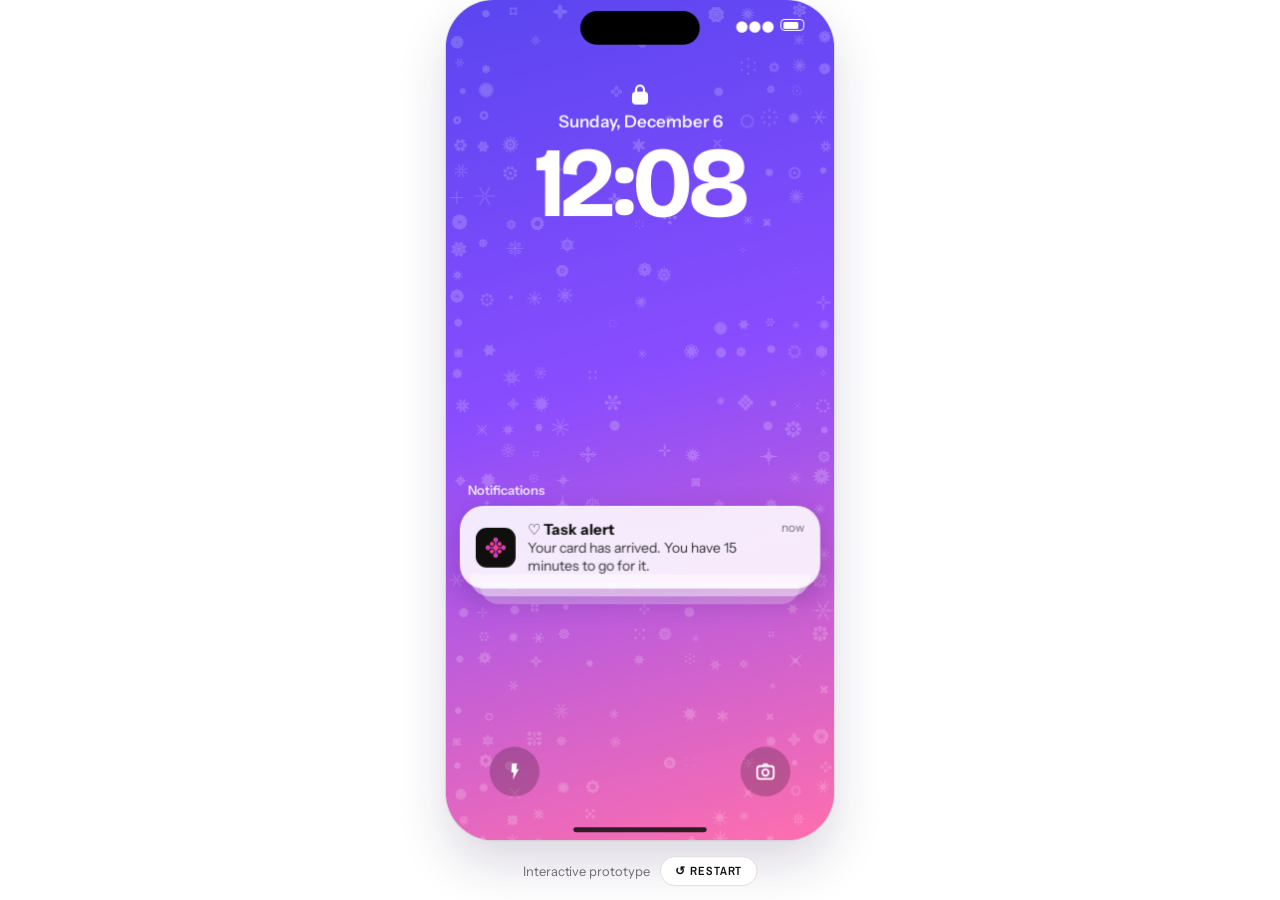
==== proto/gamify.html @ 476b6bc0 "Add clickable Go For It prototype to the case study Co-Authored-By: Claude Opus 5.5 <noreply@anthrop" ====
<!doctype html>
<html lang="en"><head><meta charset="utf-8"><meta name="viewport" content="width=device-width,initial-scale=1"><meta name="color-scheme" content="light dark">
<title>Go For It prototype</title>
<!-- Clickable prototype for the Gamify the Mundane Challenge case study. Embedded in the project page via an iframe. -->
<link rel="stylesheet" href="https://fonts.googleapis.com/css2?family=Archivo+Narrow:wght@500;600;700&family=Bricolage+Grotesque:opsz,wght@12..96,600..800&family=Instrument+Sans:wght@400;500;600;700&family=Instrument+Serif:ital@1&family=Syne:wght@700;800&display=swap">
<style>
:root{--paper:#f4f2f0;--ink:#0f100d;--muted:#6f6a72;--line:#e2dddc;--panel:#ebe7e6;--accent:#3a4bff;--g-yellow:#ffc81f;--g-magenta:#ff3d8b;--g-purple:#8a4dff;--name:#5a46f0;--s-pink:#ff6fae;--s-purple:#a67bff;--s-blue:#6f8cff;--s-yellow:#ffd23f;
  --sans:"Instrument Sans",system-ui,sans-serif;--mono:"Archivo Narrow",sans-serif;--disp:"Bricolage Grotesque",sans-serif;--brand:"Syne",sans-serif;--serif:"Instrument Serif",serif}
*{box-sizing:border-box;margin:0}
html,body{height:100%;background:transparent}body{background:transparent;font-family:var(--sans);color:var(--ink);overflow:hidden;-webkit-tap-highlight-color:transparent;user-select:none}
.phone{width:390px;height:844px;border-radius:48px;overflow:hidden;position:relative;background:var(--paper);box-shadow:0 0 0 1px rgba(0,0,0,.08)}
.sb{height:50px;display:flex;justify-content:space-between;align-items:center;padding:0 30px 0 34px;font-weight:600;font-size:15px}
.sb .r{display:flex;gap:6px;align-items:center}
.sb .bat{width:24px;height:12px;border:1.5px solid currentColor;border-radius:4px;position:relative}.sb .bat:after{content:"";position:absolute;inset:1.5px;right:5px;background:currentColor;border-radius:1.5px}
.island{position:absolute;top:11px;left:50%;transform:translateX(-50%);width:120px;height:34px;border-radius:20px;background:#000;z-index:5}
.home-ind{position:absolute;bottom:8px;left:50%;transform:translateX(-50%);width:134px;height:5px;border-radius:3px;background:var(--ink);opacity:.85}
.mono{font-family:var(--mono)}
canvas.g{display:block}
/* ---------- lock ---------- */
.lock{background:linear-gradient(165deg,#5a46f0 0%,#8a4dff 45%,#ff6fae 100%);color:#fff}
.lock .sb{color:#fff}.lock .home-ind{background:#fff}
.lock .fieldbg{position:absolute;inset:0;opacity:.2}
.lock .clock{position:relative;text-align:center;margin-top:34px}
.lock .clock svg{display:block;margin:0 auto 6px}
.lock .date{font-weight:600;font-size:17px;opacity:.9}
.lock .time{font-family:var(--disp);font-weight:700;font-size:100px;line-height:1;letter-spacing:-3px;margin-top:2px}
.lock .nlabel{position:relative;margin:250px 22px 8px;font-weight:600;font-size:13px;opacity:.85}
.notif{position:relative;margin:0 14px;border-radius:24px;background:rgba(255,255,255,.88);color:var(--ink);padding:14px 16px;display:grid;grid-template-columns:40px 1fr auto;gap:12px;align-items:center;backdrop-filter:blur(20px);box-shadow:0 10px 30px rgba(40,10,80,.25)}
.notif .ic{width:40px;height:40px;border-radius:11px;background:var(--ink);display:grid;place-items:center}
.notif b{font-size:15px;display:block}.notif p{font-size:14px;line-height:1.3;color:#333}
.notif .when{align-self:start;font-size:12px;color:var(--muted)}
.stack{position:relative;margin:-14px 24px 0;height:22px;border-radius:0 0 20px 20px;background:rgba(255,255,255,.45)}
.stack.s2{margin:-14px 34px 0;background:rgba(255,255,255,.25)}
.lock .qa{position:absolute;bottom:44px;left:44px;right:44px;display:flex;justify-content:space-between}
.lock .qa span{width:50px;height:50px;border-radius:50%;background:rgba(0,0,0,.22);display:grid;place-items:center}
/* ---------- shared app chrome ---------- */
.top{display:flex;justify-content:space-between;align-items:center;padding:6px 22px 0}
.brand{font-family:var(--brand);font-weight:800;font-size:19px;letter-spacing:-.3px;display:flex;align-items:center;gap:8px}
.brand i{font-style:normal;color:var(--g-magenta)}
.chip{font-family:var(--mono);font-size:11px;letter-spacing:.06em;text-transform:uppercase;padding:6px 10px;border-radius:99px;background:#fff;border:1px solid var(--line)}
.chip.ink{background:var(--ink);color:#fff;border-color:var(--ink)}
.chip.pink{background:var(--g-magenta);color:#fff;border-color:var(--g-magenta)}
.chip.yel{background:var(--g-yellow);border-color:var(--g-yellow)}
.eyebrow{font-family:var(--serif);font-style:italic;font-size:22px}
.nav{position:absolute;left:16px;right:16px;bottom:26px;height:70px;border-radius:26px;background:var(--ink);display:flex;justify-content:space-around;align-items:center}
.nav span{width:52px;height:52px;border-radius:18px;display:grid;place-items:center;color:#8f8a96}
.nav span.on{background:var(--g-magenta);color:#fff}
.nav svg{width:26px;height:26px}
/* ---------- task card ---------- */
.deck{position:relative;margin:26px 22px 0;height:520px}
.card{position:absolute;inset:0;border-radius:30px;background:#fff;border:1.5px solid var(--ink);padding:24px}
.card.b1{transform:rotate(-5deg) translate(-8px,10px);background:var(--s-blue);border-color:var(--s-blue)}
.card.b2{transform:rotate(4deg) translate(8px,6px);background:var(--g-yellow);border-color:var(--g-yellow)}
.card.main{transform:rotate(-1.2deg);box-shadow:0 18px 40px rgba(20,10,40,.14)}
.card .head{display:flex;justify-content:space-between;align-items:center}
.card h2{font-family:var(--disp);font-weight:800;font-size:46px;letter-spacing:-1px;line-height:1;margin-top:16px}
.card .tm{font-family:var(--mono);font-size:15px;color:var(--muted);margin-top:6px}
.card .task{font-size:23px;line-height:1.28;font-weight:500;margin-top:20px}
.card .task em{font-family:var(--serif);font-size:27px;color:var(--g-magenta)}
.meter{margin-top:22px}
.meter .bar{display:grid;grid-template-columns:repeat(3,1fr);gap:5px}
.meter .bar span{height:10px;border-radius:5px;background:var(--panel)}
.meter .bar span.f1{background:var(--g-yellow)}.meter .bar span.f2{background:var(--g-magenta)}
.meter .lb{display:grid;grid-template-columns:repeat(3,1fr);font-family:var(--mono);font-size:11px;color:var(--muted);text-transform:uppercase;letter-spacing:.06em;margin-top:6px}
.meter .lb b{color:var(--ink)}
.from{display:flex;gap:8px;align-items:center;margin-top:22px;font-size:13px;color:var(--muted)}.from b{color:var(--ink)}
.pts{display:flex;gap:8px;margin-top:20px}
.card .glyph{position:absolute;right:22px;top:76px}
.acts{position:absolute;left:24px;right:24px;bottom:24px;display:flex;justify-content:space-between;align-items:center}
.btn-c{width:68px;height:68px;border-radius:50%;display:grid;place-items:center}
.btn-c.no{background:#fff;border:1.5px solid var(--ink)}
.btn-c.yes{background:var(--name);color:#fff}
.acts .mid{font-family:var(--mono);font-size:11px;color:var(--muted);text-align:center;text-transform:uppercase;letter-spacing:.06em;line-height:1.5}
.hint{text-align:center;margin-top:26px;font-size:14px;color:var(--muted)}
/* ---------- countdown ---------- */
.cd .ring{position:relative;width:250px;height:250px;margin:18px auto 0}
.cd .ring svg{position:absolute;inset:0}
.cd .ring .t{position:absolute;inset:0;display:grid;place-items:center;text-align:center}
.cd .ring .t b{font-family:var(--disp);font-weight:800;font-size:66px;letter-spacing:-1px;line-height:1}
.cd .ring .t span{display:block;font-family:var(--mono);font-size:11px;color:var(--muted);letter-spacing:.08em;text-transform:uppercase;margin-top:6px}
.cd .mini{margin:22px 22px 0;border-radius:20px;background:#fff;border:1px solid var(--line);padding:14px 16px;display:flex;gap:12px;align-items:center}
.cd .mini p{font-size:14px;line-height:1.35}
.cd .vf{margin:16px 22px 0;height:210px;border-radius:24px;background:linear-gradient(140deg,#2a2440,#5a46f0 60%,#ff6fae);position:relative;overflow:hidden;color:#fff}
.cd .vf .corner{position:absolute;width:26px;height:26px;border:3px solid #fff}
.cd .vf .c1{top:16px;left:16px;border-right:0;border-bottom:0;border-radius:8px 0 0 0}.cd .vf .c2{top:16px;right:16px;border-left:0;border-bottom:0;border-radius:0 8px 0 0}
.cd .vf .c3{bottom:16px;left:16px;border-right:0;border-top:0;border-radius:0 0 0 8px}.cd .vf .c4{bottom:16px;right:16px;border-left:0;border-top:0;border-radius:0 0 8px 0}
.cd .vf p{position:absolute;left:0;right:0;top:50%;transform:translateY(-50%);text-align:center;font-weight:600;font-size:15px}
.cd .vf p small{display:block;font-weight:400;opacity:.8;font-size:13px;margin-top:4px}
.cd .shut{display:flex;justify-content:center;align-items:center;gap:34px;margin-top:20px}
.cd .shut .s{width:78px;height:78px;border-radius:50%;border:4px solid var(--ink);display:grid;place-items:center}
.cd .shut .s i{width:62px;height:62px;border-radius:50%;background:var(--g-magenta);display:grid;place-items:center}
.cd .shut .o{width:46px;height:46px;border-radius:14px;background:#fff;border:1px solid var(--line);display:grid;place-items:center}
.cd .warn{text-align:center;font-size:13px;color:var(--muted);margin-top:14px}
.cd .warn b{color:var(--g-magenta)}
/* ---------- leaderboard ---------- */
.ttl{padding:12px 22px 0}
.ttl h1{font-family:var(--disp);font-weight:800;font-size:38px;letter-spacing:-1px;line-height:1.02}
.ttl p{font-size:14px;color:var(--muted);margin-top:6px}
.winner{margin:16px 22px 0;border-radius:26px;background:var(--g-yellow);padding:16px 18px;display:flex;align-items:center;gap:14px;position:relative;overflow:hidden}
.winner .crown{position:absolute;right:16px;top:12px}
.winner .eyebrow{font-size:18px}
.winner b{font-family:var(--disp);font-weight:800;font-size:24px;display:block;line-height:1.1}
.winner small{font-family:var(--mono);font-size:11px;letter-spacing:.06em;text-transform:uppercase}
.av{width:46px;height:46px;border-radius:50%;background:#fff;display:grid;place-items:center;flex:none;position:relative}
.av.sm{width:38px;height:38px}
.rows{margin:12px 22px 0;display:grid;gap:8px}
.row{display:grid;grid-template-columns:22px 38px 1fr auto;gap:12px;align-items:center;padding:10px 14px;border-radius:18px;background:#fff;border:1px solid var(--line)}
.row .rk{font-family:var(--mono);font-size:13px;color:var(--muted)}
.row .n{font-weight:600;font-size:16px}.row .n small{display:block;font-weight:400;font-size:12px;color:var(--muted)}
.row .p{font-family:var(--mono);font-weight:700;font-size:16px}
.row.me{background:var(--name);color:#fff;border-color:var(--name)}.row.me .rk,.row.me .n small{color:rgba(255,255,255,.75)}
.row .up{font-family:var(--mono);font-size:11px;color:#1c9a5a;margin-right:4px}.row.me .up{color:#bfffd9}
.add{margin:12px 22px 0;border:1.5px dashed #b9b2b6;border-radius:18px;padding:12px;text-align:center;font-weight:600;font-size:15px;display:flex;gap:8px;justify-content:center;align-items:center}
/* ---------- generator ---------- */
.gen .badge{margin:14px 22px 0;display:flex;gap:10px;align-items:center;padding:10px 14px;border-radius:16px;background:var(--g-yellow);font-weight:600;font-size:14px}
.gen .lbl{font-family:var(--mono);font-size:11px;letter-spacing:.08em;text-transform:uppercase;color:var(--muted);margin:18px 22px 8px}
.gen .ta{margin:0 22px;border-radius:22px;background:#fff;border:1.5px solid var(--ink);padding:16px;height:150px;position:relative;font-size:18px;line-height:1.35}
.gen .ta .send{position:absolute;right:12px;bottom:12px;width:44px;height:44px;border-radius:14px;background:var(--g-magenta);display:grid;place-items:center}
.gen .ta .caret{display:inline-block;width:2px;height:20px;background:var(--g-magenta);vertical-align:-3px}
.seg{margin:0 22px;display:grid;grid-template-columns:repeat(3,1fr);gap:6px;background:var(--panel);padding:5px;border-radius:16px}
.seg span{text-align:center;padding:10px 0;border-radius:12px;font-weight:600;font-size:14px;color:var(--muted)}
.seg span.on{background:var(--ink);color:#fff}
.who{margin:0 22px;display:flex;gap:8px;flex-wrap:wrap}
.who span{display:flex;gap:6px;align-items:center;padding:6px 12px 6px 6px;border-radius:99px;background:#fff;border:1px solid var(--line);font-weight:600;font-size:14px}
.who span.on{border-color:var(--name);background:#ecebff;color:var(--name)}
.who span i{width:24px;height:24px;border-radius:50%;display:block}
.gen .go{margin:20px 22px 0;border-radius:20px;background:var(--name);color:#fff;text-align:center;padding:16px;font-weight:700;font-size:17px}
.locked .blur{filter:blur(6px);opacity:.55;pointer-events:none}
.locked .veil{position:absolute;left:22px;right:22px;top:240px;border-radius:28px;background:#fff;border:1.5px solid var(--ink);padding:24px;text-align:center;box-shadow:0 20px 50px rgba(20,10,40,.18)}
.locked .veil .lk{width:64px;height:64px;border-radius:50%;background:var(--ink);display:grid;place-items:center;margin:0 auto 14px}
.locked .veil h3{font-family:var(--disp);font-weight:800;font-size:26px;line-height:1.05}
.locked .veil p{font-size:15px;color:var(--muted);margin-top:8px;line-height:1.4}
.locked .veil .need{margin-top:16px;font-family:var(--mono);font-size:12px;letter-spacing:.06em;text-transform:uppercase}
.locked .veil .pb{height:10px;border-radius:5px;background:var(--panel);margin-top:8px;overflow:hidden}.locked .veil .pb i{display:block;height:100%;width:80%;background:var(--g-magenta)}
/* ---------- profile ---------- */
.prof .me{display:flex;gap:14px;align-items:center;padding:12px 22px 0}
.prof .me .av{width:72px;height:72px;background:#ecebff}
.prof .me h1{font-family:var(--disp);font-weight:800;font-size:28px;line-height:1}
.prof .me p{font-size:14px;color:var(--muted);margin-top:4px}
.prof .st{margin:16px 22px 0;display:grid;grid-template-columns:repeat(3,1fr);gap:8px}
.prof .st div{border-radius:18px;background:#fff;border:1px solid var(--line);padding:10px 12px}
.prof .st b{font-family:var(--disp);font-weight:800;font-size:24px;display:block}
.prof .st span{font-family:var(--mono);font-size:10px;letter-spacing:.06em;text-transform:uppercase;color:var(--muted)}
.prof .lbl{font-family:var(--mono);font-size:11px;letter-spacing:.08em;text-transform:uppercase;color:var(--muted);margin:18px 22px 8px;display:flex;justify-content:space-between}
.hist{margin:0 22px;display:grid;gap:10px}
.h{display:grid;grid-template-columns:96px 1fr;border-radius:20px;background:#fff;border:1px solid var(--line);overflow:hidden;height:112px}
.h .ph{position:relative;display:grid;place-items:center}
.h .ph .cam{position:absolute;left:8px;bottom:8px;width:24px;height:24px;border-radius:8px;background:rgba(255,255,255,.85);display:grid;place-items:center}
.h .tx{padding:11px 13px;display:flex;flex-direction:column;justify-content:space-between}
.h .tx b{font-size:14px;line-height:1.25;font-weight:600}
.h .meta{display:flex;justify-content:space-between;align-items:center}
.h .meta .p{font-family:var(--mono);font-weight:700;font-size:14px}
.tag{font-family:var(--mono);font-size:10px;letter-spacing:.06em;text-transform:uppercase;padding:4px 8px;border-radius:99px}
.tag.ok{background:#dff7e9;color:#14774a}.tag.inc{background:#ffe3ee;color:#c4135c}.tag.un{background:var(--panel);color:var(--muted)}
.h .sub{font-size:12px;color:var(--muted)}
/* ---------- proof sheet ---------- */
.sheet-bg{position:absolute;inset:0;background:rgba(15,16,13,.45)}
.sheet{position:absolute;left:0;right:0;bottom:0;border-radius:34px 34px 0 0;background:var(--paper);padding:12px 22px 40px}
.sheet .grab{width:44px;height:5px;border-radius:3px;background:#c9c3c5;margin:0 auto 14px}
.sheet .photo{height:230px;border-radius:24px;position:relative;overflow:hidden;display:grid;place-items:center}
.sheet h3{font-family:var(--disp);font-weight:800;font-size:24px;line-height:1.1;margin-top:14px}
.sheet .kv{display:grid;grid-template-columns:1fr 1fr;gap:8px;margin-top:12px}
.sheet .kv div{border-radius:16px;background:#fff;border:1px solid var(--line);padding:10px 12px}
.sheet .kv span{font-family:var(--mono);font-size:10px;letter-spacing:.06em;text-transform:uppercase;color:var(--muted);display:block}
.sheet .kv b{font-size:15px}
.sheet .q{margin-top:16px;display:flex;justify-content:space-between;align-items:center}
.sheet .q b{font-weight:600;font-size:16px}
.yn{display:flex;gap:8px}.yn span{padding:9px 18px;border-radius:99px;font-weight:700;font-size:14px;border:1.5px solid var(--ink)}
.yn span.on{background:var(--g-magenta);border-color:var(--g-magenta);color:#fff}
.rate{margin-top:10px;display:grid;grid-template-columns:repeat(10,1fr);gap:4px}
.rate span{height:34px;border-radius:10px;background:#fff;border:1px solid var(--line);display:grid;place-items:center;font-family:var(--mono);font-size:13px}
.rate span.f{background:var(--name);border-color:var(--name);color:#fff}
</style></head><body>

</head><body>
<style>
/* ---------- prototype shell ---------- */
.stage{position:absolute;left:50%;top:0;transform-origin:top center}
.under{position:absolute;left:0;right:0;top:860px;display:flex;justify-content:center;gap:10px;align-items:center;font-size:13px;color:var(--muted)}
.under button{font:600 12px/1 var(--mono);letter-spacing:.08em;text-transform:uppercase;border:1px solid var(--line);background:#fff;border-radius:99px;padding:8px 14px;cursor:pointer;color:var(--ink)}
.phone,.scr{overflow:clip}
.phone{box-shadow:0 0 0 1px rgba(0,0,0,.1),0 24px 50px rgba(30,15,70,.16);cursor:default}
.scr{position:absolute;inset:0;transition:transform .55s cubic-bezier(.2,.8,.2,1),opacity .4s ease;will-change:transform}
.scr.off-r{transform:translateX(100%);pointer-events:none}
.scr.off-l{transform:translateX(-30%);opacity:0;pointer-events:none}
.scr.off-d{transform:translateY(100%);pointer-events:none}
.scr.off-u{transform:translateY(-12%);opacity:0;pointer-events:none}
.scr.fade{opacity:0;pointer-events:none;transform:none}
.island,.home-ind{z-index:40}
.sbx{position:absolute;top:0;left:0;right:0;z-index:30;pointer-events:none}
.lockscr .sb{color:#fff}
button{font-family:inherit}
.tap{cursor:pointer}
/* lock */
.notif{cursor:pointer;transition:transform .2s}
.notif:hover{transform:scale(1.02)}
.notif.in{animation:drop .7s cubic-bezier(.2,1.3,.4,1) both .6s}
@keyframes drop{from{transform:translateY(-40px) scale(.9);opacity:0}to{transform:none;opacity:1}}
.hintp{position:absolute;left:50%;transform:translateX(-50%);top:640px;background:rgba(15,16,13,.55);color:#fff;font:600 12px/1 var(--mono);letter-spacing:.08em;text-transform:uppercase;padding:9px 14px;border-radius:99px;animation:pulse 1.6s ease-in-out infinite 1.4s;opacity:0;white-space:nowrap}
@keyframes pulse{0%,100%{opacity:.25}50%{opacity:1}}
/* task deck */
.card.main{cursor:grab;touch-action:none;transition:transform .45s cubic-bezier(.2,.8,.2,1),opacity .45s}
.card.main.drag{transition:none;cursor:grabbing}
.card.main.fly-l{transform:translateX(-140%) rotate(-24deg)!important;opacity:0}
.card.main.fly-r{transform:translateX(140%) rotate(24deg)!important;opacity:0}
.card.main.enter{animation:deal .45s cubic-bezier(.2,1.2,.4,1)}
@keyframes deal{from{transform:translateY(30px) scale(.94) rotate(3deg);opacity:0}}
.stamp{position:absolute;top:96px;padding:6px 14px;border:3px solid;border-radius:12px;font:800 26px/1 var(--disp);letter-spacing:.02em;opacity:0;pointer-events:none}
.stamp.go{left:24px;color:var(--name);transform:rotate(-12deg)}
.stamp.no{right:24px;color:var(--g-magenta);transform:rotate(12deg)}
.btn-c{cursor:pointer;border:0;transition:transform .15s}
.btn-c:active{transform:scale(.9)}
.btn-c.no{border:1.5px solid var(--ink)}
/* toast */
.toast{position:absolute;left:50%;top:70px;transform:translate(-50%,-20px);opacity:0;z-index:50;background:var(--ink);color:#fff;font-weight:600;font-size:14px;padding:10px 16px;border-radius:99px;transition:all .35s cubic-bezier(.2,1.2,.4,1);white-space:nowrap;pointer-events:none}
.toast.on{transform:translate(-50%,0);opacity:1}
/* countdown */
.cd .ring circle.prog{transition:stroke-dashoffset 1s linear}
.vf{transition:background .3s}
.vf .live{position:absolute;inset:0;background:linear-gradient(120deg,#2a2440,#5a46f0,#ff6fae,#2a2440);background-size:300% 300%;animation:pan 6s ease infinite}
@keyframes pan{50%{background-position:100% 50%}}
.vf .shot{position:absolute;inset:0;display:none;place-items:center;background:linear-gradient(140deg,#ffc81f,#ff6fae 55%,#8a4dff)}
.vf.taken .shot{display:grid;animation:pop .4s ease}
@keyframes pop{from{transform:scale(1.08)}}
.flash{position:absolute;inset:0;background:#fff;opacity:0;pointer-events:none;z-index:45}
.flash.on{animation:flash .45s ease}
@keyframes flash{0%{opacity:.95}100%{opacity:0}}
.shut .s{cursor:pointer;border:4px solid var(--ink);background:none;padding:0}
.shut .s i{transition:transform .15s}.shut .s:active i{transform:scale(.88)}
.submit{display:none;margin:18px 22px 0;width:calc(100% - 44px);border:0;border-radius:20px;background:var(--name);color:#fff;padding:17px;font-weight:700;font-size:17px;cursor:pointer}
.cd.taken .submit{display:block}.cd.taken .shut,.cd.taken .warn{display:none}
.burst{position:absolute;inset:0;z-index:46;display:grid;place-items:center;pointer-events:none;opacity:0}
.burst.on{animation:burst 1.3s ease both}
.burst b{font:800 64px/1 var(--disp);color:var(--g-magenta);letter-spacing:-2px;background:#fff;border-radius:30px;padding:18px 26px;box-shadow:0 20px 50px rgba(40,10,80,.25)}
@keyframes burst{0%{opacity:0;transform:scale(.6)}25%{opacity:1;transform:scale(1.05)}35%{transform:scale(1)}80%{opacity:1}100%{opacity:0;transform:translateY(-30px)}}
/* tabs */
.tabwrap{position:absolute;inset:0}
.nav span{cursor:pointer;transition:background .25s,color .25s}
.rows{position:relative}
.row{transition:transform .6s cubic-bezier(.2,.8,.2,1),background .4s,color .4s}
.winner{transition:background .4s}
.gen .locked-v{display:none}
.gen.locked .locked-v{display:block}
.gen.locked .form{filter:blur(6px);opacity:.5;pointer-events:none}
.veil button{margin-top:16px;border:0;background:var(--ink);color:#fff;border-radius:16px;padding:12px 18px;font-weight:700;font-size:15px;cursor:pointer}
.seg span,.who span{cursor:pointer;transition:all .2s}
.gen .ta{outline:none}
.gen .ta textarea{width:100%;height:100%;border:0;outline:0;resize:none;font:inherit;background:none;color:inherit;padding-right:48px}
.gen .go{cursor:pointer;border:0;width:calc(100% - 44px);font-family:inherit;transition:transform .15s}
.gen .go:active{transform:scale(.97)}
.sent{position:absolute;left:22px;right:22px;top:190px;height:150px;border-radius:22px;background:#fff;border:1.5px solid var(--ink);z-index:20;pointer-events:none;opacity:0}
.sent.on{animation:sent .8s cubic-bezier(.5,0,.7,.4) both}
@keyframes sent{0%{opacity:1;transform:none}100%{opacity:0;transform:translate(160px,-300px) rotate(25deg) scale(.4)}}
.h{cursor:pointer;transition:transform .15s}.h:active{transform:scale(.98)}
.h.new{animation:deal .6s cubic-bezier(.2,1.2,.4,1)}
.sheet-wrap{position:absolute;inset:0;z-index:35;pointer-events:none}
.sheet-wrap .sheet-bg{opacity:0;transition:opacity .35s}
.sheet-wrap .sheet{transform:translateY(105%);transition:transform .5s cubic-bezier(.2,.8,.2,1)}
.sheet-wrap.on{pointer-events:auto}.sheet-wrap.on .sheet-bg{opacity:1}.sheet-wrap.on .sheet{transform:none}
.yn span,.rate span{cursor:pointer;transition:all .15s}
.hist{max-height:420px;overflow:auto;scrollbar-width:none}
</style>

<div class="stage" id="stage">
<div class="phone" id="phone"><div class="island"></div>

  <!-- LOCK -->
  <section class="scr lockscr lock" id="s-lock">
    <canvas class="fieldbg" id="lockfield"></canvas>
    <div class="sb"><span></span><span class="r">●●● <span class="bat"></span></span></div>
    <div class="clock">
      <svg width="18" height="22" viewBox="0 0 18 22" fill="none" stroke="#fff" stroke-width="2.2"><rect x="2" y="9" width="14" height="11" rx="3" fill="#fff"/><path d="M5 9V6a4 4 0 0 1 8 0v3"/></svg>
      <div class="date" id="lk-date">Tuesday, November 11</div>
      <div class="time" id="lk-time">2:32</div>
    </div>
    <div class="nlabel">Notifications</div>
    <div class="notif in" id="notif">
      <div class="ic"><canvas class="g" data-g="237623" data-pal="1,1,1,3" data-px="32"></canvas></div>
      <div><b>♡ Task alert</b><p>Your card has arrived. You have 15 minutes to go for it.</p></div>
      <span class="when">now</span>
    </div>
    <div class="stack"></div><div class="stack s2"></div>
    <div class="hintp">Tap the notification</div>
    <div class="qa"><span><svg width="20" height="20" viewBox="0 0 24 24" fill="#fff"><path d="M9 2h6l-1 7h3l-7 13 1-9H8z"/></svg></span><span><svg width="22" height="22" viewBox="0 0 24 24" fill="none" stroke="#fff" stroke-width="2"><rect x="3" y="6" width="18" height="14" rx="3"/><circle cx="12" cy="13" r="3.5"/><path d="M9 6l1.5-2h3L15 6"/></svg></span></div>
  </section>

  <!-- TASK -->
  <section class="scr off-r" id="s-task">
    <div class="sb"><span class="clk">2:32</span><span class="r">●●● <span class="bat"></span></span></div>
    <div class="top"><div class="brand">Go For It<i>.</i></div><span class="chip">Round 3 · Wk of Nov 10</span></div>
    <div class="deck">
      <div class="card b1"></div><div class="card b2"></div>
      <div class="card main" id="card">
        <div class="head"><span class="chip pink">New card</span><span class="chip" id="c-pts">+250 pts</span></div>
        <h2>TASK</h2>
        <div class="tm">15:00 to complete</div>
        <p class="task" id="c-text"></p>
        <div class="meter"><div class="bar" id="c-bar"><span></span><span></span><span></span></div>
          <div class="lb"><span>Easy</span><span>Medium</span><span style="text-align:right">Hard</span></div></div>
        <div class="from"><span class="av sm" style="background:#fff4cc;width:30px;height:30px"><canvas class="g" data-g="michelle" data-pal="0,1" data-px="22"></canvas></span><span>Set by <b>Jamie</b>, Winner of Round 2</span></div>
        <canvas class="g glyph" data-g="237623" data-pal="1,1,1,3" data-px="64"></canvas>
        <span class="stamp go">GO!</span><span class="stamp no">PASS</span>
        <div class="acts">
          <button class="btn-c no" id="b-no" aria-label="Pass"><svg width="26" height="26" viewBox="0 0 24 24" fill="none" stroke="#0f100d" stroke-width="2.8" stroke-linecap="round"><path d="M6 6l12 12M18 6L6 18"/></svg></button>
          <span class="mid" id="c-mid">Pass −50<br>Go +250</span>
          <button class="btn-c yes" id="b-yes" aria-label="Go for it"><svg width="28" height="28" viewBox="0 0 24 24" fill="none" stroke="#fff" stroke-width="3" stroke-linecap="round" stroke-linejoin="round"><path d="M5 12.5l4.5 4.5L19 7"/></svg></button>
        </div>
      </div>
    </div>
    <p class="hint">← drag to pass &nbsp;·&nbsp; drag to go for it →</p>
  </section>

  <!-- COUNTDOWN -->
  <section class="scr cd off-r" id="s-cd">
    <div class="sb"><span class="clk">2:33</span><span class="r">●●● <span class="bat"></span></span></div>
    <div class="top"><div class="brand">Go For It<i>.</i></div><span class="chip pink">Accepted</span></div>
    <div class="ring">
      <svg viewBox="0 0 250 250"><circle cx="125" cy="125" r="110" fill="none" stroke="#ebe7e6" stroke-width="16"/>
        <circle class="prog" id="ring" cx="125" cy="125" r="110" fill="none" stroke="url(#gr)" stroke-width="16" stroke-linecap="round" stroke-dasharray="691" stroke-dashoffset="0" transform="rotate(-90 125 125)"/>
        <defs><linearGradient id="gr" x1="0" y1="0" x2="1" y2="1"><stop offset="0" stop-color="#ff3d8b"/><stop offset="1" stop-color="#5a46f0"/></linearGradient></defs></svg>
      <div class="t"><div><b id="cd-t">15:00</b><span>left to go for it</span></div></div>
    </div>
    <div class="mini"><canvas class="g" data-g="237623" data-pal="1,1,1,3" data-px="34" style="flex:none"></canvas><p id="cd-text"></p></div>
    <div class="vf" id="vf"><div class="live"></div><div class="shot"><canvas class="g" data-g="michelle" data-pal="0,1" data-px="80"></canvas><span class="chip" id="shot-t" style="position:absolute;left:14px;bottom:14px;color:var(--ink)">Proof</span></div>
      <i class="corner c1"></i><i class="corner c2"></i><i class="corner c3"></i><i class="corner c4"></i>
      <p id="vf-p">Snap your proof<small>a pic with them, or a screenshot of the DM</small></p></div>
    <div class="shut"><span class="o"><svg width="22" height="22" viewBox="0 0 24 24" fill="none" stroke="#0f100d" stroke-width="2"><rect x="3" y="3" width="18" height="18" rx="4"/><circle cx="9" cy="9" r="2"/><path d="M21 16l-5-5-9 9"/></svg></span>
      <button class="s" id="snap" aria-label="Take photo"><i><svg width="26" height="26" viewBox="0 0 24 24" fill="none" stroke="#fff" stroke-width="2"><rect x="3" y="6" width="18" height="14" rx="3"/><circle cx="12" cy="13" r="3.5"/><path d="M9 6l1.5-2h3L15 6"/></svg></i></button>
      <span class="o"><svg width="22" height="22" viewBox="0 0 24 24" fill="none" stroke="#0f100d" stroke-width="2" stroke-linecap="round"><path d="M4 12a8 8 0 0 1 14-5.3M20 12a8 8 0 0 1-14 5.3"/><path d="M18 3v4h-4M6 21v-4h4"/></svg></span></div>
    <p class="warn">Upload before the timer runs out, or <b>lose the points</b>.</p>
    <button class="submit" id="submit">Submit proof</button>
    <div class="burst" id="burst"><b id="burst-t">+250</b></div>
  </section>

  <!-- TABS -->
  <section class="scr off-r" id="s-tabs">
    <!-- leaderboard -->
    <section class="scr" id="t-lb">
      <div class="sb"><span class="clk">9:41</span><span class="r">●●● <span class="bat"></span></span></div>
      <div class="top"><div class="brand">Go For It<i>.</i></div><span class="chip" id="lb-chip">2 days left</span></div>
      <div class="ttl"><h1>Leaderboard</h1><p>Round 3 · the winner writes next week's cards</p></div>
      <div class="winner"><div class="av" id="w-av"></div>
        <div><span class="eyebrow" id="w-eye">In the lead</span><b id="w-name">Jamie · 500</b><small id="w-sub">12 cards · 9 done</small></div>
        <svg class="crown" width="34" height="28" viewBox="0 0 34 28"><path d="M3 9l7 7 7-13 7 13 7-7-3 17H6z" fill="#0f100d"/></svg></div>
      <div class="rows" id="rows"></div>
      <div class="add tap" id="addf"><svg width="18" height="18" viewBox="0 0 24 24" fill="none" stroke="#0f100d" stroke-width="2.6" stroke-linecap="round"><path d="M12 5v14M5 12h14"/></svg>Add friends</div>
    </section>
    <!-- generator -->
    <section class="scr gen locked fade" id="t-gen">
      <div class="sb"><span class="clk">9:41</span><span class="r">●●● <span class="bat"></span></span></div>
      <div class="form">
        <div class="top"><div class="brand">Go For It<i>.</i></div><span class="chip yel">Winner</span></div>
        <div class="ttl"><h1>Task<br>Generator</h1></div>
        <div class="lbl">The dare</div>
        <div class="ta"><textarea id="dare" maxlength="120">Ask someone cute to go on a spontaneous 10-minute date</textarea>
          <span class="send"><svg width="20" height="20" viewBox="0 0 24 24" fill="none" stroke="#fff" stroke-width="2.4" stroke-linejoin="round"><path d="M3 11l18-8-8 18-2-8z"/></svg></span></div>
        <div class="lbl">Difficulty</div>
        <div class="seg" id="seg"><span data-v="Easy · 150">Easy</span><span data-v="Medium · 250">Medium</span><span class="on" data-v="Hard · 400">Hard · 400</span></div>
        <div class="lbl">Send to</div>
        <div class="who" id="who"><span class="on"><i style="background:var(--g-yellow)"></i>Jamie</span><span class="on"><i style="background:var(--s-purple)"></i>Priya</span><span><i style="background:var(--s-blue)"></i>Sam</span><span class="on"><i style="background:var(--s-pink)"></i>Leo</span></div>
        <button class="go" id="gen-go">Generate card</button>
      </div>
      <div class="sent" id="sent"></div>
      <div class="veil locked-v">
        <div class="lk"><svg width="24" height="28" viewBox="0 0 18 22" fill="none" stroke="#fff" stroke-width="2.2"><rect x="2" y="9" width="14" height="11" rx="3" fill="#fff"/><path d="M5 9V6a4 4 0 0 1 8 0v3"/></svg></div>
        <h3 id="v-h">Only the Winner of the Week can write cards</h3>
        <p id="v-p">Finish Round 3 in first place to unlock it.</p>
        <div class="need" id="v-need"></div><div class="pb"><i id="v-bar"></i></div>
        <button id="skip">Skip to Sunday ▸</button>
      </div>
    </section>
    <!-- profile -->
    <section class="scr prof fade" id="t-prof">
      <div class="sb"><span class="clk">9:41</span><span class="r">●●● <span class="bat"></span></span></div>
      <div class="top"><div class="brand">Go For It<i>.</i></div><span class="chip">Edit</span></div>
      <div class="me"><div class="av"><canvas class="g" data-g="237623" data-pal="1,1,1,3" data-px="52"></canvas></div>
        <div><h1>Your Name</h1><p id="p-sub">@username</p></div></div>
      <div class="st"><div><b id="p-done">13</b><span>Cards done</span></div><div><b id="p-pts">400</b><span>Points</span></div><div><b id="p-dates">3</b><span>Dates</span></div></div>
      <div class="lbl"><span>Past cards · tap one</span><span>All ▾</span></div>
      <div class="hist" id="hist"></div>
    </section>
    <div class="nav" id="nav">
      <span class="on" data-t="t-lb"><svg viewBox="0 0 24 24" fill="currentColor"><path d="M12 2.5l2.9 6 6.6.8-4.9 4.6 1.3 6.6L12 17.3l-5.9 3.2 1.3-6.6L2.5 9.3l6.6-.8z"/></svg></span>
      <span data-t="t-gen"><svg viewBox="0 0 24 24" fill="none" stroke="currentColor" stroke-width="3" stroke-linecap="round"><path d="M12 4v16M4 12h16"/></svg></span>
      <span data-t="t-prof"><svg viewBox="0 0 24 24" fill="currentColor"><circle cx="12" cy="8" r="4.2"/><path d="M3.5 21c.8-4.5 4.3-7 8.5-7s7.7 2.5 8.5 7z"/></svg></span>
    </div>
    <div class="sheet-wrap prof" id="sheet">
      <div class="sheet-bg" id="sheet-bg"></div>
      <div class="sheet"><div class="grab tap" id="grab"></div>
        <div class="photo" id="sh-photo"></div>
        <h3 id="sh-h"></h3>
        <div class="kv" id="sh-kv"></div>
        <div class="q"><b>Going on a date?</b><div class="yn" id="yn"><span>Yes</span><span>No</span></div></div>
        <div class="q" style="margin-top:14px"><b>Rate it</b><span class="mono" id="rate-v" style="font-size:13px;color:var(--muted)">– / 10</span></div>
        <div class="rate" id="rate"></div>
      </div>
    </div>
  </section>

  <div class="toast" id="toast"></div>
  <div class="flash" id="flash"></div>
  <div class="home-ind"></div>
</div>
<div class="under"><span>Interactive prototype</span><button id="restart">↺ Restart</button></div>
</div>

<script src="../js/glyphs.js"></script>
<script>
(function(){
const $=(s,r=document)=>r.querySelector(s), $$=(s,r=document)=>[...r.querySelectorAll(s)];
const cs=getComputedStyle(document.documentElement),v=n=>cs.getPropertyValue(n).trim();
const vib=[v('--g-yellow'),v('--g-magenta'),v('--accent'),v('--g-purple')],soft=[v('--s-yellow'),v('--s-pink'),v('--s-blue'),v('--s-purple')];
function glyph(c){const px=+c.dataset.px||32;c.width=c.height=px*2;c.style.width=c.style.height=px+'px';const g=c.getContext('2d');g.setTransform(2,0,0,2,0,0);g.clearRect(0,0,px,px);g.translate(px/2,px/2);
  let cols,ink;if(c.dataset.pal==='soft'){cols=soft;ink=soft[3]}else{cols=c.dataset.pal.split(',').map(Number).map(i=>vib[i]);ink=cols[cols.length-1]}
  const s=c.dataset.g;Glyphs.draw(g,px*0.46,/^\d+$/.test(s)?Number(s):Glyphs.hash(s),cols,ink);}
const glyphs=(r=document)=>$$('canvas.g',r).forEach(glyph);
const G=(seed,pal,px)=>`<canvas class="g" data-g="${seed}" data-pal="${pal}" data-px="${px}"></canvas>`;

// fit the phone into the frame
const stage=$('#stage');
function fit(){const k=Math.min(innerWidth/410,innerHeight/904);stage.style.transform=`translateX(-50%) scale(${k})`;stage.style.top=Math.max(0,(innerHeight-904*k)/2)+'px';}
addEventListener('resize',fit);fit();

// lock-screen glyph scatter
(function(){const c=$('#lockfield');c.width=780;c.height=1688;c.style.width='390px';c.style.height='844px';const g=c.getContext('2d');g.scale(2,2);
 let a=11;const R=()=>{a=(a*16807)%2147483647;return a/2147483647};
 for(let y=10;y<844;y+=26)for(let x=10;x<390;x+=26){const k=R();const e=Math.min(x,390-x)/195;if(k>0.75-e*0.6)continue;g.save();g.translate(x+R()*8,y+R()*8);Glyphs.draw(g,5+R()*5,Math.floor(R()*1e6),['#fff'],'#fff');g.restore();}})();

// ---------- data ----------
const CARDS=[
  {diff:1,pts:250,pass:50,text:'Scroll your Instagram stories. Whoever you land on, <em>DM them</em> and ask them out on a date.',plain:'DM whoever you land on in your Instagram stories and ask them out.'},
  {diff:2,pts:400,pass:100,text:'Ask someone cute to go on a <em>spontaneous</em> 10-minute date.',plain:'Ask someone cute to go on a spontaneous 10-minute date.'},
  {diff:0,pts:150,pass:25,text:'Stop someone, tell them they\'re <em>cute</em>, then take a pic together.',plain:'Tell a stranger they\'re cute, then take a pic together.'}];
const DIFF=['Easy','Medium','Hard'],BAR=['var(--g-yellow)','var(--g-magenta)','var(--name)'];
const FRIENDS=[{n:'Jamie',p:500,sub:'12 cards · 9 done',g:'michelle',pal:'0,1',bg:'#fff4cc'},{n:'Priya',p:300,sub:'3 cards passed',g:'#245496',pal:'soft',bg:'#ecebff'},{n:'Sam',p:200,sub:'on a streak',g:'sam',pal:'0,2',bg:'#fff4cc'},{n:'Leo',p:100,sub:'1 card open',g:'leo',pal:'1,3',bg:'#ffe3ee'}];
let S;
function reset(){S={screen:'s-lock',card:0,you:400,week:0,done:null,timer:null,left:900,ended:false,tab:'t-lb',hist:[
  {t:'Tell a stranger they\'re cute, then take a pic together',sub:'Got name ✓ · number ✓',tag:['ok','Completed'],p:'+150',bg:'linear-gradient(140deg,#ff6fae,#8a4dff)',g:'michelle',pal:'0,1',name:'Alex',num:'Saved ✓',fin:'6:12',diff:'Easy',date:0,rate:8},
  {t:'DM whoever you land on in your stories',sub:'Got name ✓ · number ✗',tag:['inc','Time ran out'],p:'+0',bg:'linear-gradient(140deg,#6f8cff,#5a46f0)',g:'#245496',pal:'soft',name:'Sasha',num:'—',fin:'—',diff:'Medium',date:1,rate:0}]};}

// ---------- navigation ----------
const order=['s-lock','s-task','s-cd','s-tabs'];
function go(id){const i=order.indexOf(id);order.forEach((s,j)=>{const el=$('#'+s);el.classList.remove('off-r','off-l');if(j<i)el.classList.add('off-l');else if(j>i)el.classList.add('off-r');});S.screen=id;}
function toast(t){const el=$('#toast');el.textContent=t;el.classList.add('on');clearTimeout(el._t);el._t=setTimeout(()=>el.classList.remove('on'),1600);}
function clock(){const d=new Date();const t=d.getHours()%12||12;const m=String(d.getMinutes()).padStart(2,'0');$('#lk-time').textContent=t+':'+m;$$('.clk').forEach(e=>e.textContent=t+':'+m);
  $('#lk-date').textContent=d.toLocaleDateString('en-US',{weekday:'long',month:'long',day:'numeric'});}
clock();setInterval(clock,20000);

// ---------- task card ----------
function showCard(){const c=CARDS[S.card%CARDS.length];$('#c-text').innerHTML=c.text;$('#c-pts').textContent='+'+c.pts+' pts';$('#c-mid').innerHTML=`Pass −${c.pass}<br>Go +${c.pts}`;
  $$('#c-bar span').forEach((s,i)=>s.style.background=i<=c.diff?BAR[i]:'');$$('.meter .lb span').forEach((s,i)=>{s.style.color=i===c.diff?'var(--ink)':'';s.style.fontWeight=i===c.diff?700:''});
  const el=$('#card');el.className='card main';el.style.transform='';void el.offsetWidth;el.classList.add('enter');$$('.stamp').forEach(s=>s.style.opacity=0);}
function decide(yes){const el=$('#card');const c=CARDS[S.card%CARDS.length];el.classList.remove('enter');el.classList.add(yes?'fly-r':'fly-l');
  if(yes){setTimeout(()=>startCd(c),380);}
  else{S.you-=c.pass;toast(`Passed · −${c.pass} pts`);S.card++;setTimeout(showCard,420);}}
$('#b-no').onclick=e=>{e.stopPropagation();decide(false)};$('#b-yes').onclick=e=>{e.stopPropagation();decide(true)};
(function drag(){const el=$('#card');let x0=null,dx=0;
  el.addEventListener('pointerdown',e=>{if(e.target.closest('button'))return;x0=e.clientX;dx=0;el.classList.add('drag');el.setPointerCapture(e.pointerId);});
  el.addEventListener('pointermove',e=>{if(x0===null)return;const k=stage.getBoundingClientRect().width/410;dx=(e.clientX-x0)/k;el.style.transform=`translateX(${dx}px) rotate(${dx/14-1.2}deg)`;
    $('.stamp.go').style.opacity=Math.max(0,Math.min(1,dx/90));$('.stamp.no').style.opacity=Math.max(0,Math.min(1,-dx/90));});
  const up=()=>{if(x0===null)return;x0=null;el.classList.remove('drag');if(Math.abs(dx)>90)decide(dx>0);else{el.style.transform='';$$('.stamp').forEach(s=>s.style.opacity=0);}};
  el.addEventListener('pointerup',up);el.addEventListener('pointercancel',up);})();

// ---------- countdown ----------
function fmt(s){return Math.floor(s/60)+':'+String(s%60).padStart(2,'0')}
function startCd(c){S.done=c;S.left=900;$('#cd-text').textContent=c.plain;$('#burst-t').textContent='+'+c.pts;
  const cd=$('#s-cd');cd.classList.remove('taken');$('#vf').classList.remove('taken');$('#vf-p').style.display='';$('#cd-t').textContent=fmt(S.left);$('#ring').style.strokeDashoffset=0;
  go('s-cd');clearInterval(S.timer);S.timer=setInterval(()=>{S.left=Math.max(0,S.left-1);$('#cd-t').textContent=fmt(S.left);$('#ring').style.strokeDashoffset=691*(1-S.left/900);},1000);}
$('#snap').onclick=()=>{const f=$('#flash');f.classList.remove('on');void f.offsetWidth;f.classList.add('on');
  setTimeout(()=>{$('#vf').classList.add('taken');$('#vf-p').style.display='none';$('#shot-t').textContent='Proof · '+fmt(900-S.left)+' in';$('#s-cd').classList.add('taken');},120);};
$('#submit').onclick=()=>{clearInterval(S.timer);const c=S.done;const b=$('#burst');b.classList.remove('on');void b.offsetWidth;b.classList.add('on');
  const before=S.you;S.you+=c.pts;S.hist.unshift({t:c.plain.replace(/\.$/,''),sub:'Got name ✓ · number ✓',tag:['ok','Completed'],p:'+'+c.pts,bg:'linear-gradient(140deg,#ffc81f,#ff6fae 55%,#8a4dff)',g:'michelle',pal:'0,1',name:'Riley',num:'Saved ✓',fin:fmt(900-S.left),diff:DIFF[c.diff],date:-1,rate:0,fresh:true});
  setTimeout(()=>{go('s-tabs');tab('t-lb');renderLB(before);},1100);};

// ---------- leaderboard ----------
function people(youPts){return [...FRIENDS.map(f=>({...f})),{n:'You',p:youPts,sub:'',g:'237623',pal:'1,1,1,3',bg:'#fff',me:true}].sort((a,b)=>b.p-a.p);}
function renderLB(from){const rows=$('#rows');const list=people(S.you);
  const lead=list[0];const others=list.slice(1);
  $('#w-av').innerHTML=G(lead.g,lead.pal,34);$('#w-name').textContent=(lead.me?'You':lead.n)+' · '+lead.p;$('#w-eye').textContent=S.ended?'Winner of the Week':'In the lead';
  $('#w-sub').textContent=lead.me?'You passed Jamie this round':lead.sub;$('#lb-chip').textContent=S.ended?'Round 3 over':'2 days left';
  rows.innerHTML=others.map((p,i)=>`<div class="row${p.me?' me':''}" data-n="${p.n}"><span class="rk">0${i+2}</span><span class="av sm" style="background:${p.bg}">${G(p.g,p.pal,28)}</span><span class="n">${p.n}<small>${p.me?'this week':p.sub}</small></span><span class="p">${p.me?'<span class="up">▲</span>':''}<span class="num">${p.p}</span></span></div>`).join('');
  glyphs($('#t-lb'));
  if(from!=null){ // animate: count up and slide in from previous position
    const prev=people(from);const prevIdx=prev.findIndex(p=>p.me),nowIdx=list.findIndex(p=>p.me);
    const me=$('.row.me');const num=me?me.querySelector('.num'):null;
    if(me&&prevIdx!==nowIdx){me.style.transform=`translateY(${(prevIdx-nowIdx)*66}px)`;requestAnimationFrame(()=>requestAnimationFrame(()=>me.style.transform=''));}
    if(nowIdx===0){$('.winner').animate([{transform:'scale(.96)'},{transform:'scale(1.03)'},{transform:'none'}],{duration:600,delay:300});toast('You took the lead 👑');}
    if(num){const t0=performance.now();const f=t=>{const k=Math.min(1,(t-t0)/900);num.textContent=Math.round(from+(S.you-from)*k);if(k<1)requestAnimationFrame(f);};requestAnimationFrame(f);}
  }}
$('#addf').onclick=()=>toast('Invite link copied');

// ---------- generator ----------
function renderGen(){const list=people(S.you);const leader=list[0];const g=$('#t-gen');const unlocked=S.ended&&leader.me;g.classList.toggle('locked',!unlocked);
  const gap=leader.me?0:leader.p-S.you;
  if(!S.ended){$('#v-h').textContent='Only the Winner of the Week can write cards';
    $('#v-p').textContent=leader.me?'You\'re in first. Hold the lead until Sunday to unlock it.':'Finish Round 3 in first place to unlock it and pick the dares for everyone else.';
    $('#v-need').textContent=leader.me?'You\'re in the lead':`You're ${gap} pts behind ${leader.n}`;$('#v-bar').style.width=leader.me?'100%':Math.max(8,Math.min(95,S.you/leader.p*100))+'%';$('#skip').style.display='';}
  else if(!leader.me){$('#v-h').textContent=leader.n+' won Round 3';$('#v-p').textContent='Their cards land Monday. Go for more next round.';$('#v-need').textContent='Round 4 starts tomorrow';$('#v-bar').style.width='100%';$('#skip').style.display='none';}}
$('#skip').onclick=()=>{S.ended=true;renderGen();renderLB();if(people(S.you)[0].me){toast('You won Round 3! 👑');$('#t-gen .form').animate([{opacity:.4},{opacity:1}],{duration:500});}};
$$('#seg span').forEach(s=>s.onclick=()=>{$$('#seg span').forEach(x=>{x.classList.remove('on');x.textContent=x.dataset.v.split(' ·')[0]});s.classList.add('on');s.textContent=s.dataset.v;});
$$('#who span').forEach(s=>s.onclick=()=>s.classList.toggle('on'));
$('#gen-go').onclick=()=>{const n=$$('#who span.on').length;if(!n){toast('Pick at least one friend');return;}const s=$('#sent');s.textContent='';s.classList.remove('on');void s.offsetWidth;s.classList.add('on');
  toast(`Card sent to ${n} friend${n>1?'s':''}`);};

// ---------- profile ----------
function renderProf(){const done=13+S.hist.filter(h=>h.fresh).length;$('#p-done').textContent=done;$('#p-pts').textContent=S.you;$('#p-sub').textContent='@username · '+ordinal(people(S.you).findIndex(p=>p.me)+1)+' this week';
  $('#p-dates').textContent=3+S.hist.filter(h=>h.fresh&&h.date===0).length;
  $('#hist').innerHTML=S.hist.map((h,i)=>`<div class="h${h.fresh&&!h.seen?' new':''}" data-i="${i}"><div class="ph" style="background:${h.bg}">${G(h.g,h.pal,44)}<span class="cam"><svg width="14" height="14" viewBox="0 0 24 24" fill="none" stroke="#0f100d" stroke-width="2.4"><rect x="3" y="6" width="18" height="14" rx="3"/><circle cx="12" cy="13" r="3.5"/></svg></span></div>
    <div class="tx"><b>${h.t}</b><span class="sub">${h.sub}</span><div class="meta"><span class="tag ${h.tag[0]}">${h.tag[1]}</span><span class="p">${h.p}</span></div></div></div>`).join('');
  S.hist.forEach(h=>h.seen=true);glyphs($('#hist'));$$('#hist .h').forEach(el=>el.onclick=()=>openSheet(+el.dataset.i));}
function ordinal(n){return n+(['th','st','nd','rd'][n]||'th')}
let cur=null;
function openSheet(i){cur=S.hist[i];const h=cur;$('#sh-photo').style.background=h.bg;$('#sh-photo').innerHTML=G(h.g,h.pal,90)+`<span class="chip" style="position:absolute;left:14px;bottom:14px">Proof</span><span class="chip ink" style="position:absolute;right:14px;top:14px">${h.p} pts</span>`;
  $('#sh-h').textContent=h.t;$('#sh-kv').innerHTML=[['Their name',h.name],['Number',h.num],['Finished in',h.fin],['Difficulty',h.diff]].map(([k,v])=>`<div><span>${k}</span><b>${v}</b></div>`).join('');
  glyphs($('#sh-photo'));paintSheet();$('#sheet').classList.add('on');}
function paintSheet(){$$('#yn span').forEach((s,i)=>s.classList.toggle('on',cur.date===i));
  $('#rate').innerHTML=Array.from({length:10},(_,i)=>`<span class="${i<cur.rate?'f':''}" data-r="${i+1}">${i+1}</span>`).join('');$('#rate-v').textContent=(cur.rate||'–')+' / 10';
  $$('#rate span').forEach(s=>s.onclick=()=>{cur.rate=+s.dataset.r;paintSheet();});}
$$('#yn span').forEach((s,i)=>s.onclick=()=>{cur.date=i;paintSheet();if(i===0)toast('Date saved ♡');});
$('#sheet-bg').onclick=$('#grab').onclick=()=>{$('#sheet').classList.remove('on');renderProf();};

// ---------- tabs ----------
function tab(id){S.tab=id;$$('#nav span').forEach(s=>s.classList.toggle('on',s.dataset.t===id));['t-lb','t-gen','t-prof'].forEach(t=>$('#'+t).classList.toggle('fade',t!==id));
  if(id==='t-gen')renderGen();if(id==='t-prof')renderProf();if(id==='t-lb')renderLB();}
$$('#nav span').forEach(s=>s.onclick=()=>tab(s.dataset.t));

// ---------- start ----------
$('#notif').onclick=()=>{go('s-task');showCard();};
function restart(){clearInterval(S&&S.timer);reset();$('#sheet').classList.remove('on');go('s-lock');const n=$('#notif');n.classList.remove('in');void n.offsetWidth;n.classList.add('in');tab('t-lb');}
$('#restart').onclick=restart;
glyphs();restart();
})();
</script>

</body></html>
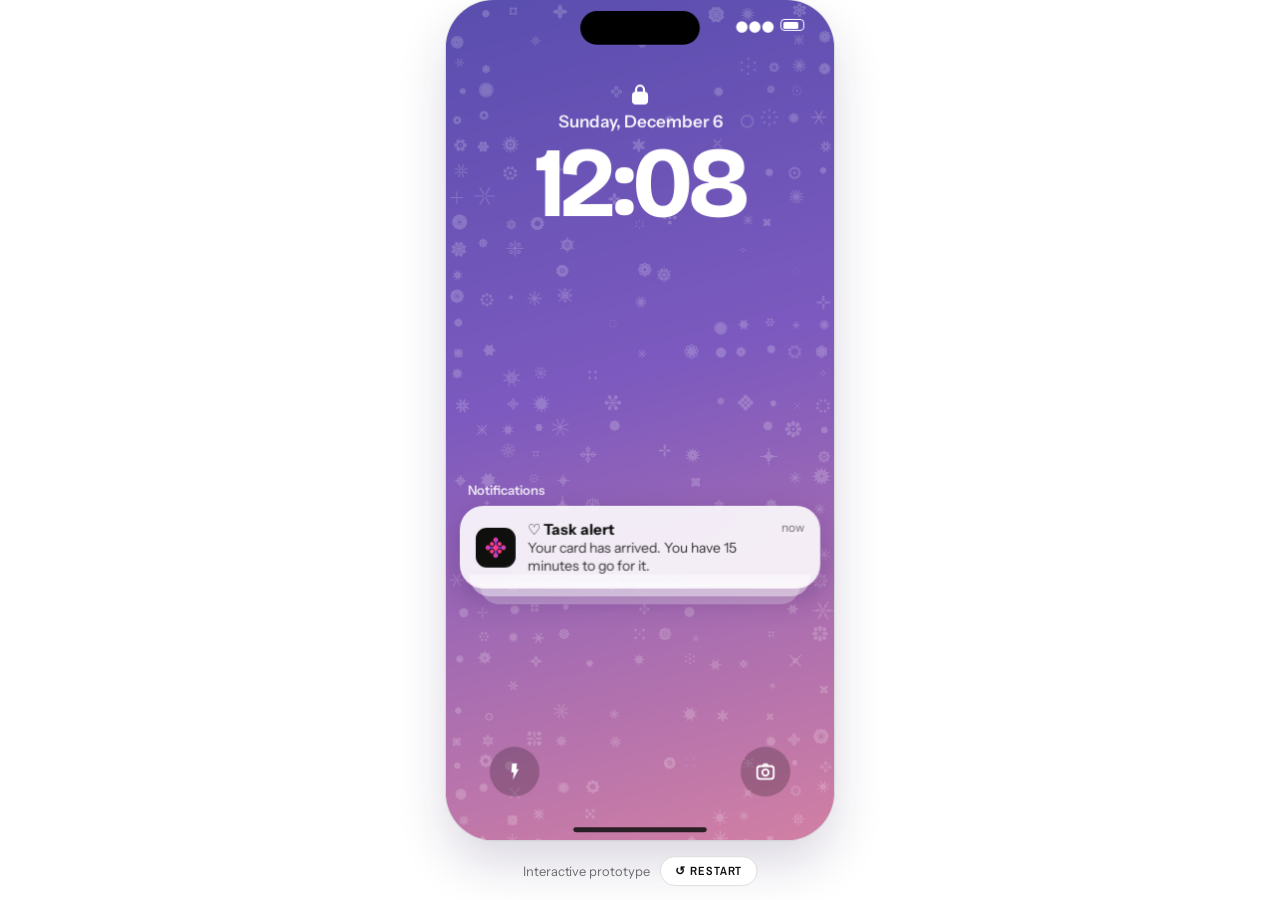
==== commit d9e35e96: "Go For It: tone down lock screen wallpaper Co-Authored-By: Claude Opus 5.5 <noreply@anthropic.com> C" ====
--- a/proto/gamify.html
+++ b/proto/gamify.html
@@ -17,7 +17,7 @@
 .mono{font-family:var(--mono)}
 canvas.g{display:block}
 /* ---------- lock ---------- */
-.lock{background:linear-gradient(165deg,#5a46f0 0%,#8a4dff 45%,#ff6fae 100%);color:#fff}
+.lock{background:linear-gradient(165deg,#594eae 0%,#7d5abf 45%,#d280a4 100%);color:#fff}
 .lock .sb{color:#fff}.lock .home-ind{background:#fff}
 .lock .fieldbg{position:absolute;inset:0;opacity:.2}
 .lock .clock{position:relative;text-align:center;margin-top:34px}
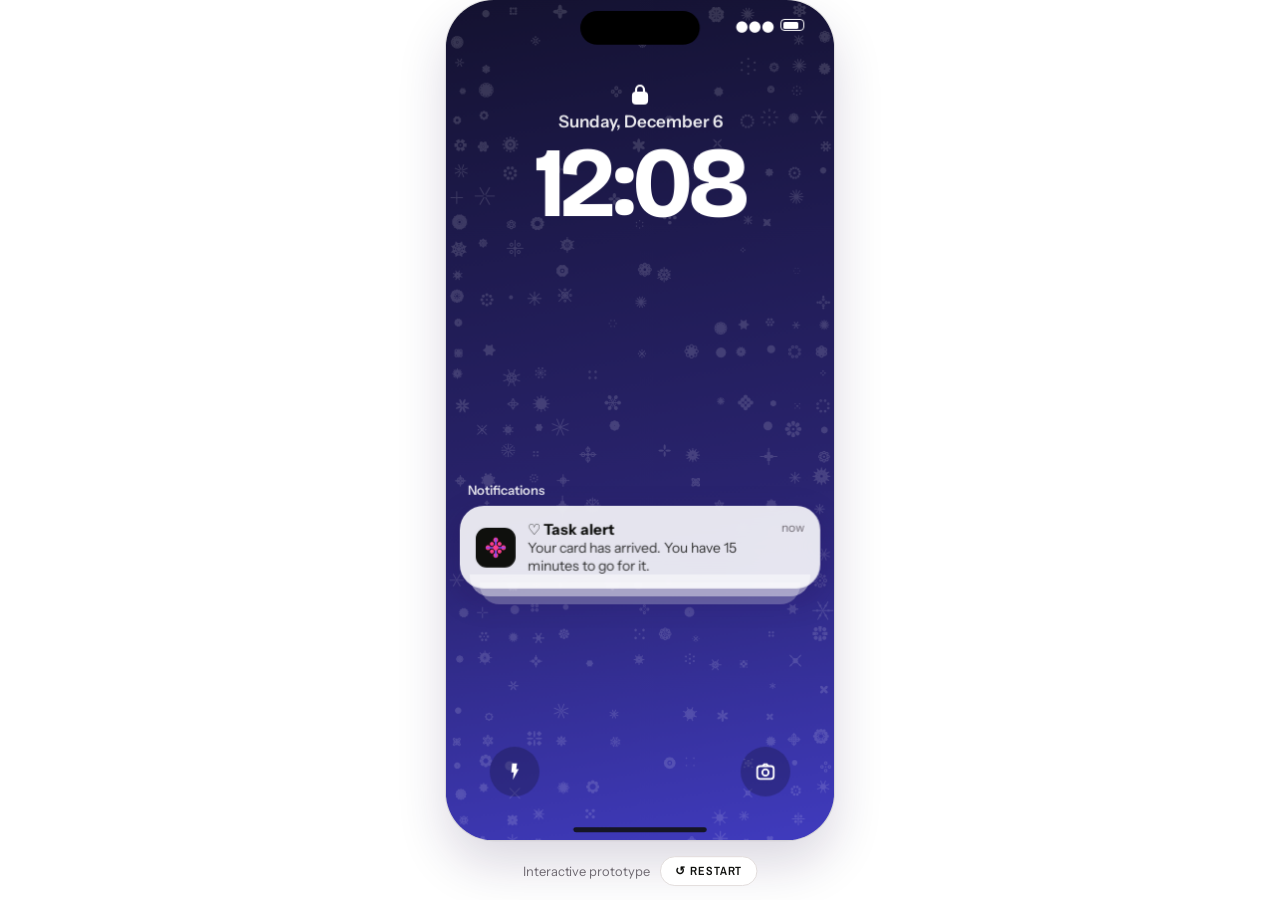
==== commit 6edbd35c: "Go For It prototype: midnight lock screen background Co-Authored-By: Claude Opus 5.5 <noreply@anthro" ====
--- a/proto/gamify.html
+++ b/proto/gamify.html
@@ -17,9 +17,9 @@
 .mono{font-family:var(--mono)}
 canvas.g{display:block}
 /* ---------- lock ---------- */
-.lock{background:linear-gradient(165deg,#594eae 0%,#7d5abf 45%,#d280a4 100%);color:#fff}
+.lock{background:linear-gradient(170deg,#141230 0%,#2a2470 60%,#4e4af0 125%);color:#fff} /* midnight (2026-11-28); was 165deg #594eae, #7d5abf, #d280a4 */
 .lock .sb{color:#fff}.lock .home-ind{background:#fff}
-.lock .fieldbg{position:absolute;inset:0;opacity:.2}
+.lock .fieldbg{position:absolute;inset:0;opacity:.14}
 .lock .clock{position:relative;text-align:center;margin-top:34px}
 .lock .clock svg{display:block;margin:0 auto 6px}
 .lock .date{font-weight:600;font-size:17px;opacity:.9}
